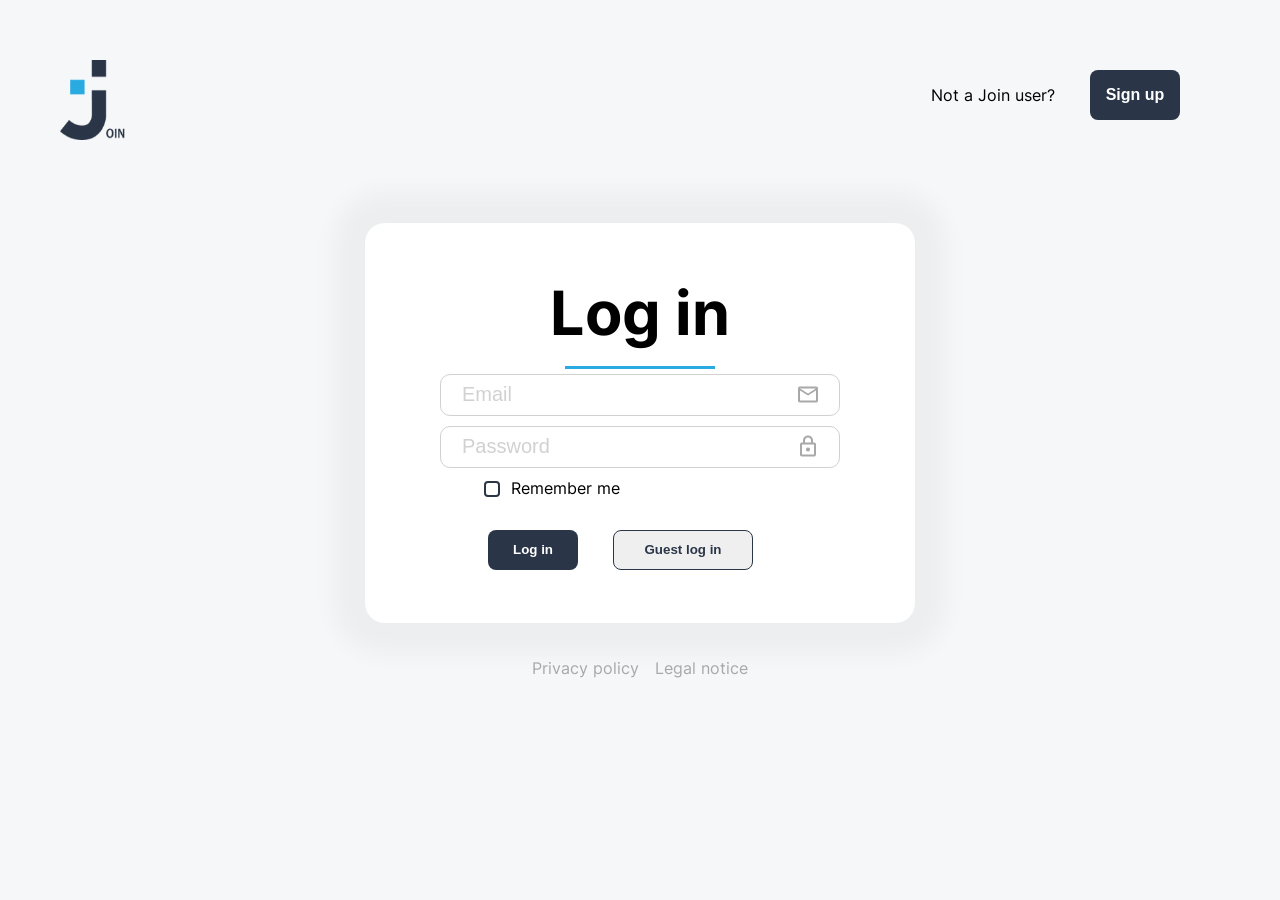
==== index.html @ f725e895 "Initial commit with fresh project" ====
<!DOCTYPE html>
<html lang="en">

<head>
    <meta charset="UTF-8">
    <meta name="viewport" content="width=device-width, initial-scale=1.0">
    <link rel="stylesheet" href="./CSS/style.css">
    <link rel="stylesheet" href="./CSS/keyframes.css">
    <link rel="stylesheet" href="./CSS/font.css">
    <link rel="stylesheet" href="./CSS/signupLoginResponsive.css">
    <title>Log in</title>
    <link rel="icon" type="image/x-icon" href="./img/Capa 2.png">
</head>

<body>
    <div id="wrongPasswordContainer" class="wrong-password-container d-none">
        <div id="wrongPassword" class="wrong-password">Wrong password! Try again.</div>
    </div>
    <img class="intro-img" src="./img/Capa 2.png">
    <div class="background-animation"></div>
    <img class="intro-img-responsive" src="./img/Capa2White.png">
    <div class="background">
        <form onsubmit="logIn(); return false" class="main-container">
            <div class="login-headline">Log in</div>
            <div class="blue-seperator"></div>
            <div class="data-container">
                <input id="loginEmail" placeholder="Email" required class="email-input" type="email">

                <div class="password-container">
                    <input id="loginPassword" placeholder="Password" required class="password-input" type="password">
                    <div class="toggle-password" onclick="togglePassword('loginPassword')"></div>
                </div>
                
                <div class="remember-container">
                    <input type="checkbox" id="rememberMeCheckbox" class="remember-me-checkbox">
                    <label for="rememberMeCheckbox" class="remember-text">Remember me</label>
                </div>
                <div class="login-buttons-container">
                    <button class="login-button pointer color-blue-button">Log in</button>
                    <button type="button" onclick="guestLogin()" class="guest-button pointer color-white-button">Guest
                        log in</button>
                </div>
            </div>
        </form>
        <div class="not-user-container">
            <div class="not-user-text">Not a Join user?</div>
            <a href="signup.html"><button class="sign-up-button pointer color-blue-button">Sign up</button></a>
        </div>
        <div class="legal-privacy-container">
            <a href="privacyPolicyExtern.html" class="privacy-policy-extern">Privacy policy</a>
            <a href="legalNoticeExtern.html" class="privacy-policy-extern">Legal notice</a>
        </div>
    </div>
</body>
<script src="./JS/storage.js"></script>
<script src="./JS/login.js"></script>

</html>
---- CSS/style.css ----
body {
    margin: 0;
    font-family: "Inter", sans-serif;
    height: 100vh;
}

.signup-successful-container,
.wrong-password-container {
    position: absolute;
    top: 0;
    right: 0;
    bottom: 0;
    left: 0;
    background-color: rgba(168, 168, 168, 0.5);
    display: flex;
    justify-content: center;
    align-items: center;
}

.succesfull-signup {
    display: flex;
    justify-content: center;
    align-items: center;
    color: white;
    font-size: 20px;
    background-color: rgba(42, 54, 71, 1);
    border-radius: 20px;
    height: 70px;
    width: 300px;
    transform: translateY(700%);
    transition: transform 1s ease-in-out;
}

.wrong-password {
    display: flex;
    justify-content: center;
    align-items: center;
    color: white;
    font-size: 20px;
    background-color: rgba(42, 54, 71, 1);
    border-radius: 20px;
    height: 70px;
    width: 300px;
}

.transform {
    transform: translateY(0%);
}

.d-none {
    display: none;
}

.intro-img {
    animation: moveUp ease-in-out 1500ms;
    animation-fill-mode: forwards;
    width: 100px;
    height: 130px;
    position: absolute;
    top: 40%;
    left: 47%;
    z-index: 10;
}

.intro-img-responsive {
    display: none;
    animation: moveUp ease-in-out 1500ms;
    animation-fill-mode: forwards;
    height: 130px;
    width: 100px;
    position: absolute;
    top: 40%;
    left: 47%;
    z-index: 10;
}

.join-icon-signup {
    position: absolute;
    width: 65px;
    height: 80px;
    top: 60px;
    left: 60px;
}

.background-animation {
    animation: backgroundAnimation ease-in-out 2000ms;
    animation-fill-mode: forwards;
    background-color: #F6F7F8;
    z-index: 5;
    position: absolute;
    top: 0;
    right: 0;
    bottom: 0;
    left: 0;
}

.background {
    position: fixed;
    top: 0;
    right: 0;
    bottom: 0;
    left: 0;
    background-color: #F6F7F8;
    display: flex;
    gap: 35px;
    flex-direction: column;
    justify-content: center;
    align-items: center;
}

.not-user-container {
    position: absolute;
    top: 70px;
    right: 100px;
    display: flex;
    align-items: center;
    gap: 35px;
}

.no-user-text {
    font-size: 20px;
    font-weight: 400;
}

.sign-up-button {
    width: 90px;
    height: 50px;
    Padding: 15px, 16px, 15px, 16px;
    background: rgba(42, 54, 71, 1);
    color: white;
    border-color: transparent;
    border-radius: 8px;
    font-size: 16px;
    font-weight: 700;

}

.main-container {
    background-color: white;
    width: 550px;
    height: 400px;
    display: flex;
    flex-direction: column;
    align-items: center;
    justify-content: center;
    border-radius: 20px;
    box-shadow: 0px 0px 25px 31px rgba(0, 0, 0, 0.04);
}

.main-container-signup {
    background-color: white;
    width: 500px;
    height: 500px;
    display: flex;
    flex-direction: column;
    align-items: center;
    justify-content: center;
    border-radius: 20px;
    box-shadow: 0px 0px 25px 31px rgba(0, 0, 0, 0.04);
}

.arrow-left-line {
    position: relative;
    top: 100px;
    right: 220px;
}

.arrow-left-line:hover {
    cursor: pointer;
}

.login-headline,
.signup-headline {
    height: 90px;
    font-weight: 700;
    font-size: 61px;
    align-items: center;
}

.blue-seperator {
    height: 3px;
    width: 150px;
    background-color: rgba(41, 171, 226, 1);
    margin-bottom: 5px;
}

.data-container {
    width: 400px;
    display: flex;
    flex-direction: column;
    gap: 10px;
}

.name-input {
    height: 16px;
    border: 1px solid rgba(209, 209, 209, 1);
    border-radius: 10px;
    outline: unset;
    Padding-top: 12px;
    padding-bottom: 12px;
    padding-left: 21px;
    padding-right: 21px;
    background-image: url('../img/person.png'); 
    background-repeat: no-repeat;
    background-position: 95%;
    font-weight: 400;
    font-size: 20px;
}

.email-input {
    height: 16px;
    border: 1px solid rgba(209, 209, 209, 1);
    border-radius: 10px;
    outline: unset;
    Padding-top: 12px;
    padding-bottom: 12px;
    padding-left: 21px;
    padding-right: 21px;
    background-image: url('../img/mail.png');
    background-repeat: no-repeat;
    background-position: 95%;
    font-weight: 400;
    font-size: 20px;
}

.password-input {
    height: 16px;
    border: 1px solid rgba(209, 209, 209, 1);
    border-radius: 10px;
    outline: unset;
    Padding-top: 12px;
    padding-bottom: 12px;
    padding-left: 21px;
    padding-right: 21px;
    background-repeat: no-repeat !important;
    background-position: 95% !important;
    font-weight: 400;
    font-size: 20px;
}

.password-container {
    position: relative;
    display: flex;
}

#loginPassword, #confirmedPassword, #password {
    width: 100%;
    height: 16px;
    border: 1px solid rgba(209, 209, 209, 1);
    border-radius: 10px;
    outline: unset;
    Padding-top: 12px;
    padding-bottom: 12px;
    padding-left: 21px;
    padding-right: 21px;
    background-repeat: no-repeat;
    background-position: 95%;
    font-weight: 400;
    font-size: 20px;
    background-image: url('../img/lock.png');
}

.toggle-password {
    position: absolute;
    top: 0;
    right: 10px;
    width: 30px;
    height: 100%;
    cursor: pointer;
    z-index: 2;
}

.toggle-password:hover {
    opacity: 0.7;
}

.phone-input {
    height: 16px;
    border: 1px solid rgba(209, 209, 209, 1);
    border-radius: 10px;
    outline: unset;
    Padding-top: 12px;
    padding-bottom: 12px;
    padding-left: 21px;
    padding-right: 21px;
    background-image: url('../img/call.png');
    background-repeat: no-repeat;
    background-position: 95%;
    font-weight: 400;
    font-size: 20px;
}

::placeholder {
    color: #D1D1D1;
}

.remember-container {
    display: flex;
    gap: 8px;
    padding-left: 40px;
    margin-bottom: 20px;
}

.accept-policy-container {
    display: flex;
    gap: 8px;
    margin-top: 20px;
    margin-bottom: 20px;
}

.accept-text {
    font-size: 16px;
    font-weight: 400;
    color: rgba(168, 168, 168, 1);
}

.accept-policy-checkbox,
.remember-me-checkbox {
    appearance: none;
    -webkit-appearance: none;
    -moz-appearance: none;
    width: 16px;
    height: 16px;
    background-color: white;
    border: 2px solid #2A3647;
    border-radius: 4px;
    cursor: pointer;
    position: relative;
    display: inline-block;
}

.accept-policy-checkbox:checked,
.remember-me-checkbox:checked {
    background-color: white;
    border: 2px solid #2A3647;
}

.accept-policy-checkbox:checked::after,
.remember-me-checkbox:checked::after {
    content: "";
    position: absolute;
    bottom: 2px;
    left: 4px;
    width: 6px;
    height: 16px;
    border: solid #2A3647;
    border-width: 0 2px 2px 0;
    transform: rotate(45deg);
}

.policy-link {
    color: #29ABE2;
    text-decoration: unset;
}

.remember-text {
    font-weight: 400;
    font-size: 16px;
    color: rgba(0, 0, 0, 1);
}

.login-buttons-container {
    display: flex;
    gap: 35px;
    padding-left: 48px;
}

.login-button {
    width: 90px;
    height: 40px;
    background: rgba(42, 54, 71, 1);
    color: white;
    font-weight: 700;
    font-weight: 20px;
    border-color: transparent;
    border-radius: 8px;
}

.guest-button {
    width: 140px;
    height: 40px;
    color: rgba(42, 54, 71, 1);
    font-weight: 700;
    font-weight: 20px;
    border: 1px solid rgba(42, 54, 71, 1);
    border-radius: 8px;
}

.help-bottom {
    font-size: 27px;
    font-weight: 700;
    padding: 32px 0 24px 0;
}

.legal-privacy-container {
    display: flex;
    gap: 16px;
}

.privacy-policy-extern {
    text-decoration: unset;
    color: #A8A8A8;
}

.privacy-policy-extern:hover {
    color: #29ABE2;
}

.pointer {
    cursor: pointer;
}

.color-blue-button:hover {
    background-color: #29ABE2;
    box-shadow: 0px 4px 4px 0px rgba(0, 0, 0, 0.2);
}

.color-white-button:hover {
    border-color: #29ABE2;
    box-shadow: 0px 4px 4px 0px rgba(0, 0, 0, 0.2);
}

.correct-incorrect {
    font-size: 12px;
}
---- CSS/keyframes.css ----
@keyframes moveUp {
    100% {
        display: unset;
        position: absolute;
        width: 65px;
        height: 80px;
        top: 60px;
        left: 60px;
    }
}

@keyframes backgroundAnimation {
    100% {
        background-color: transparent;
        display: none;
    }
}

@keyframes moveUpResponsiveBlue {
    100% {
        display: unset;
        position: absolute;
        width: 65px;
        height: 80px;
        top: 20px;
        left: 20px;
        opacity: 1;
    }
}

@keyframes moveUpResponsiveWhite {
    100% {
        position: absolute;
        width: 65px;
        height: 80px;
        top: 20px;
        left: 20px;
        opacity: 0;
    }
}

@keyframes backgroundAnimationResponsive {
    100% {
        background-color: transparent;
        display: none;
    }
}
---- CSS/font.css ----
/* inter-100 - latin */
@font-face {
    font-display: swap;
    /* Check https://developer.mozilla.org/en-US/docs/Web/CSS/@font-face/font-display for other options. */
    font-family: 'Inter';
    font-style: normal;
    font-weight: 100;
    src: url('./fonts/inter-v13-latin-100.woff2') format('woff2');
    /* Chrome 36+, Opera 23+, Firefox 39+, Safari 12+, iOS 10+ */
}

/* inter-200 - latin */
@font-face {
    font-display: swap;
    /* Check https://developer.mozilla.org/en-US/docs/Web/CSS/@font-face/font-display for other options. */
    font-family: 'Inter';
    font-style: normal;
    font-weight: 200;
    src: url('./fonts/inter-v13-latin-200.woff2') format('woff2');
    /* Chrome 36+, Opera 23+, Firefox 39+, Safari 12+, iOS 10+ */
}

/* inter-300 - latin */
@font-face {
    font-display: swap;
    /* Check https://developer.mozilla.org/en-US/docs/Web/CSS/@font-face/font-display for other options. */
    font-family: 'Inter';
    font-style: normal;
    font-weight: 300;
    src: url('./fonts/inter-v13-latin-300.woff2') format('woff2');
    /* Chrome 36+, Opera 23+, Firefox 39+, Safari 12+, iOS 10+ */
}

/* inter-regular - latin */
@font-face {
    font-display: swap;
    /* Check https://developer.mozilla.org/en-US/docs/Web/CSS/@font-face/font-display for other options. */
    font-family: 'Inter';
    font-style: normal;
    font-weight: 400;
    src: url('./fonts/inter-v13-latin-regular.woff2') format('woff2');
    /* Chrome 36+, Opera 23+, Firefox 39+, Safari 12+, iOS 10+ */
}

/* inter-500 - latin */
@font-face {
    font-display: swap;
    /* Check https://developer.mozilla.org/en-US/docs/Web/CSS/@font-face/font-display for other options. */
    font-family: 'Inter';
    font-style: normal;
    font-weight: 500;
    src: url('./fonts/inter-v13-latin-500.woff2') format('woff2');
    /* Chrome 36+, Opera 23+, Firefox 39+, Safari 12+, iOS 10+ */
}

/* inter-600 - latin */
@font-face {
    font-display: swap;
    /* Check https://developer.mozilla.org/en-US/docs/Web/CSS/@font-face/font-display for other options. */
    font-family: 'Inter';
    font-style: normal;
    font-weight: 600;
    src: url('./fonts/inter-v13-latin-600.woff2') format('woff2');
    /* Chrome 36+, Opera 23+, Firefox 39+, Safari 12+, iOS 10+ */
}

/* inter-700 - latin */
@font-face {
    font-display: swap;
    /* Check https://developer.mozilla.org/en-US/docs/Web/CSS/@font-face/font-display for other options. */
    font-family: 'Inter';
    font-style: normal;
    font-weight: 700;
    src: url('./fonts/inter-v13-latin-700.woff2') format('woff2');
    /* Chrome 36+, Opera 23+, Firefox 39+, Safari 12+, iOS 10+ */
}

/* inter-800 - latin */
@font-face {
    font-display: swap;
    /* Check https://developer.mozilla.org/en-US/docs/Web/CSS/@font-face/font-display for other options. */
    font-family: 'Inter';
    font-style: normal;
    font-weight: 800;
    src: url('./fonts/inter-v13-latin-800.woff2') format('woff2');
    /* Chrome 36+, Opera 23+, Firefox 39+, Safari 12+, iOS 10+ */
}

/* inter-900 - latin */
@font-face {
    font-display: swap;
    /* Check https://developer.mozilla.org/en-US/docs/Web/CSS/@font-face/font-display for other options. */
    font-family: 'Inter';
    font-style: normal;
    font-weight: 900;
    src: url('./fonts/inter-v13-latin-900.woff2') format('woff2');
    /* Chrome 36+, Opera 23+, Firefox 39+, Safari 12+, iOS 10+ */
}
---- CSS/signupLoginResponsive.css ----
@media (max-width: 900px) {
    body {
        flex-direction: column-reverse;
    }

    .login-headline {
        height: 60px;
        font-size: 48px;
    }

    .blue-seperator {
        width: 80px;
    }

    .main-container {
        width: 310px;
        margin-top: 100px;
    }

    .data-container {
        width: 310px;
        display: flex;
        justify-content: center;
        align-items: center;
    }

    .email-input {
        width: 250px;
        background-position: 250px;
    }

    .password-input {
        width: 250px;
        background-position: 250px;
    }

    .remember-container {
        padding-left: unset;
        margin-bottom: unset;
        padding-right: 130px;
    }

    .login-buttons-container {
        flex-direction: column;
        gap: 21px;
        padding-left: unset;
    }

    .login-button {
        width: 140px;
    }

    .main-container-signup {
        width: 310px;
    }

    .arrow-left-line {
        right: 130px;
        top: 120px;
    }

    .signup-headline {
        height: 60px;
        font-size: 48px;
    }
}

@media (max-width: 600px) {
    .not-user-container {
        position: unset;
    }

    .legal-container {
        margin-bottom: 14px;
    }

    .main-container-signup {
        margin-top: 80px;
    }

    .arrow-left-line {
        right: 130px;
        top: 160px;
    }

    .intro-img {
        animation: moveUpResponsiveBlue ease-in-out 1500ms;
        animation-fill-mode: forwards;
    }

    .intro-img-responsive {
        animation: moveUpResponsiveWhite ease-in-out 1500ms;
        animation-fill-mode: forwards;
        display: unset;
    }

    .background-animation {
        animation: backgroundAnimationResponsive ease-in-out 2000ms;
        animation-fill-mode: forwards;
        background-color: #2A3647;
        height: 100vh;
    }

    .main-container-signup {
        margin-top: 50px;
    }

    .join-icon-signup {
        top: 20px;
        left: 20px;
    }
}
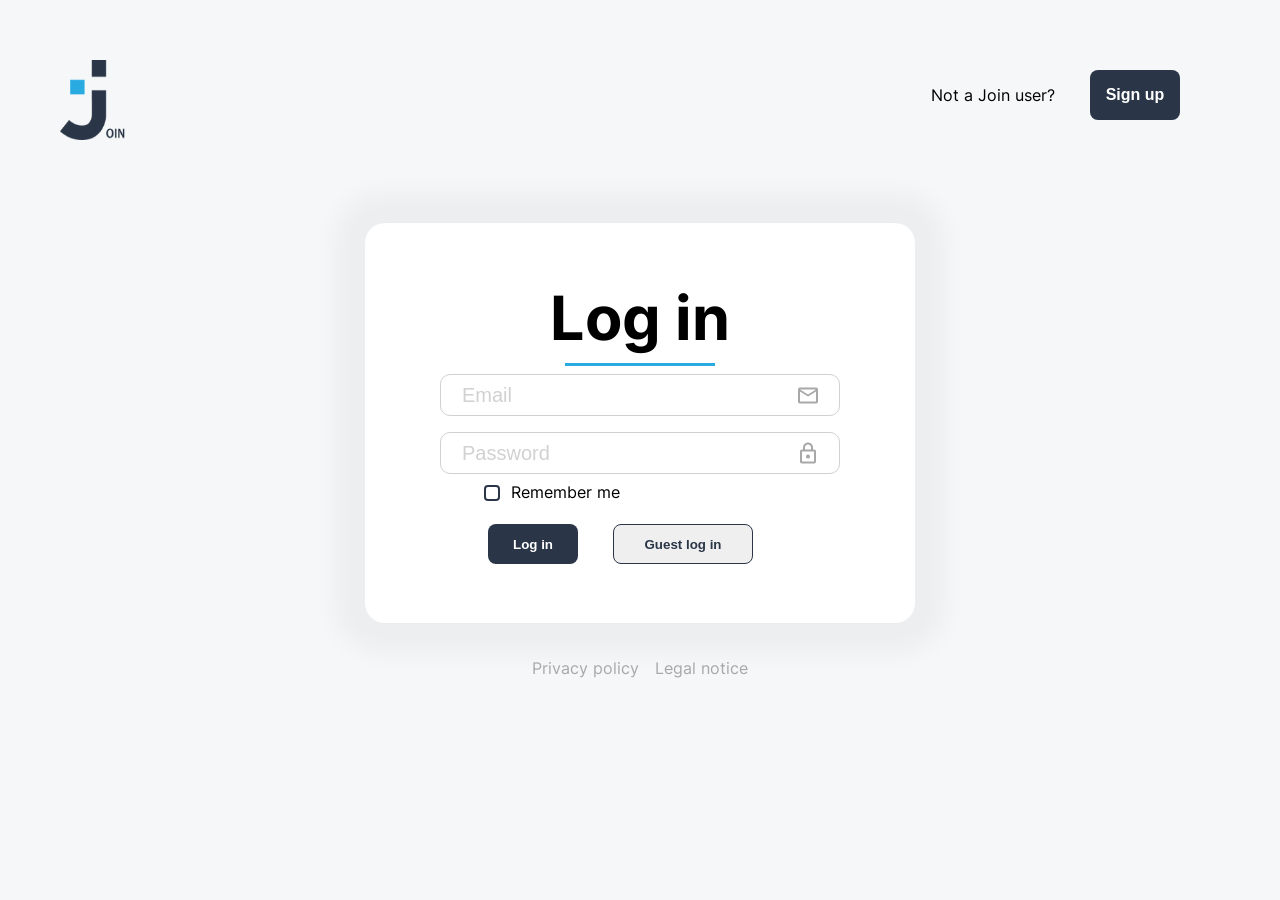
==== commit 54c101cf: "signup html and css touch up" ====
--- a/index.html
+++ b/index.html
@@ -19,18 +19,16 @@
     <img class="intro-img" src="./img/Capa 2.png">
     <div class="background-animation"></div>
     <img class="intro-img-responsive" src="./img/Capa2White.png">
-    <div class="background">
+    <main class="background">
         <form onsubmit="logIn(); return false" class="main-container">
             <div class="login-headline">Log in</div>
             <div class="blue-seperator"></div>
-            <div class="data-container">
-                <input id="loginEmail" placeholder="Email" required class="email-input" type="email">
-
+            <section class="data-container">
+                <input id="loginEmail" placeholder="Email" required class="email-input margin-input" type="email">
                 <div class="password-container">
-                    <input id="loginPassword" placeholder="Password" required class="password-input" type="password">
+                    <input id="loginPassword" placeholder="Password" required class="password-input margin-input" type="password">
                     <div class="toggle-password" onclick="togglePassword('loginPassword')"></div>
                 </div>
-                
                 <div class="remember-container">
                     <input type="checkbox" id="rememberMeCheckbox" class="remember-me-checkbox">
                     <label for="rememberMeCheckbox" class="remember-text">Remember me</label>
@@ -40,17 +38,17 @@
                     <button type="button" onclick="guestLogin()" class="guest-button pointer color-white-button">Guest
                         log in</button>
                 </div>
-            </div>
+            </section>
         </form>
-        <div class="not-user-container">
+        <section class="not-user-container">
             <div class="not-user-text">Not a Join user?</div>
             <a href="signup.html"><button class="sign-up-button pointer color-blue-button">Sign up</button></a>
-        </div>
-        <div class="legal-privacy-container">
+        </section>
+        <section class="legal-privacy-container">
             <a href="privacyPolicyExtern.html" class="privacy-policy-extern">Privacy policy</a>
             <a href="legalNoticeExtern.html" class="privacy-policy-extern">Legal notice</a>
-        </div>
-    </div>
+        </section>
+    </main>
 </body>
 <script src="./JS/storage.js"></script>
 <script src="./JS/login.js"></script>
--- a/CSS/style.css
+++ b/CSS/style.css
@@ -149,8 +149,8 @@
 
 .main-container-signup {
     background-color: white;
-    width: 500px;
-    height: 500px;
+    width: 600px;
+    height: 632px;
     display: flex;
     flex-direction: column;
     align-items: center;
@@ -159,36 +159,58 @@
     box-shadow: 0px 0px 25px 31px rgba(0, 0, 0, 0.04);
 }
 
-.arrow-left-line {
-    position: relative;
-    top: 100px;
-    right: 220px;
-}
 
 .arrow-left-line:hover {
     cursor: pointer;
 }
 
+.header {
+    display: flex;
+    align-items: center;
+    position: relative;
+    width: 100%; 
+    margin-bottom: 32px;
+}
+
+.aot {
+    position: absolute;
+    left: 50%;
+    transform: translateX(-50%);
+    width: 70%;
+}
+
+.text-container {
+    display: flex;
+    flex-direction: column;
+    justify-content: center;
+    align-items: center;
+}
+
+.arrowcontainer {
+    margin-left: 32px;
+}
+
 .login-headline,
 .signup-headline {
-    height: 90px;
     font-weight: 700;
     font-size: 61px;
-    align-items: center;
+    margin-bottom: 8px;
 }
 
 .blue-seperator {
     height: 3px;
     width: 150px;
     background-color: rgba(41, 171, 226, 1);
-    margin-bottom: 5px;
 }
 
 .data-container {
     width: 400px;
     display: flex;
     flex-direction: column;
-    gap: 10px;
+}
+
+.margin-input {
+    margin: 8px 0;
 }
 
 .name-input {
@@ -421,5 +443,13 @@
 }
 
 .correct-incorrect {
-    font-size: 12px;
+    font-size: 14px;
+    height: 16px;
+    display: flex;
+    align-items: center;
+    justify-content: center;
+}
+
+fieldset {
+    border: none;
 }
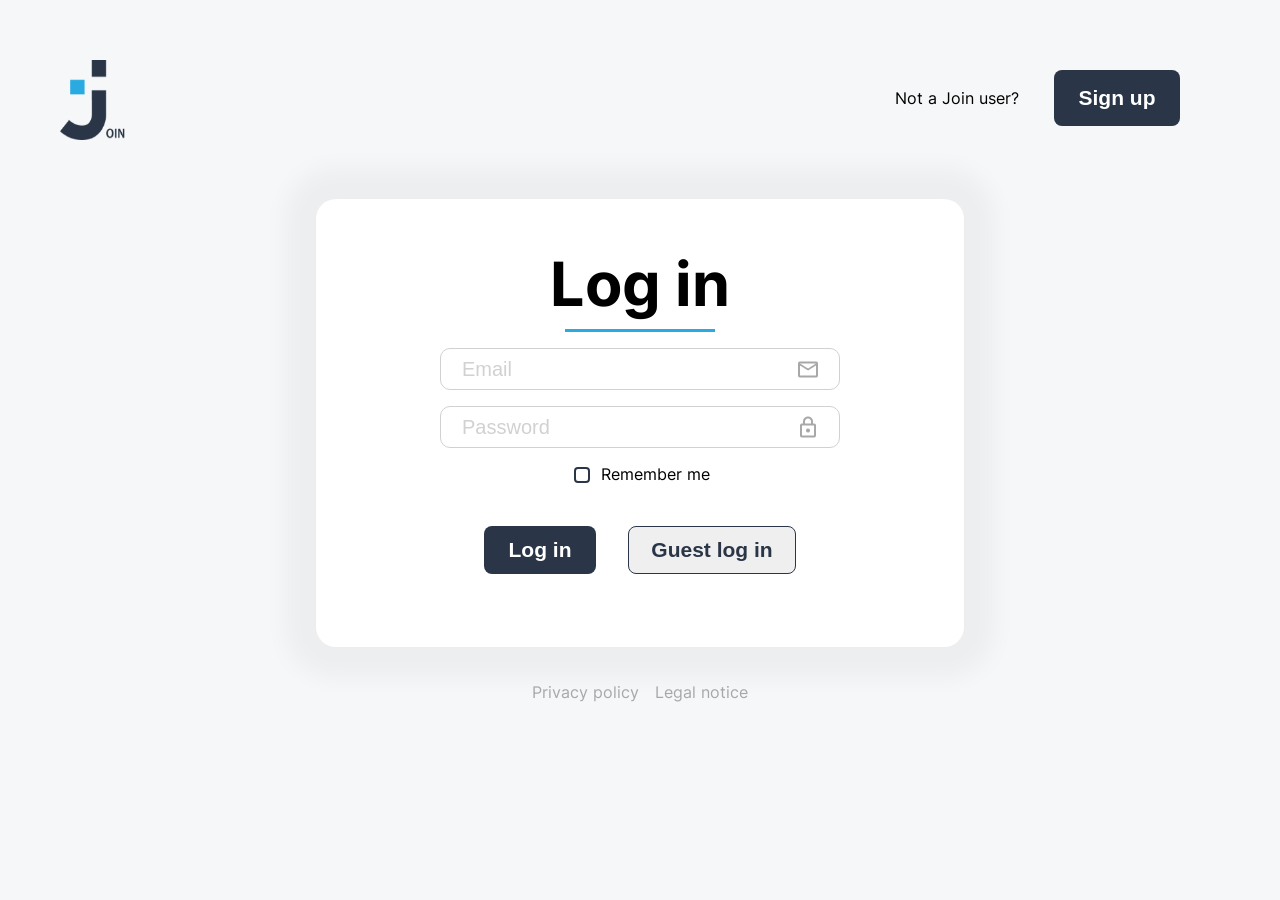
==== commit efdad155: "signup and login in adjusments" ====
--- a/index.html
+++ b/index.html
@@ -20,29 +20,30 @@
     <div class="background-animation"></div>
     <img class="intro-img-responsive" src="./img/Capa2White.png">
     <main class="background">
-        <form onsubmit="logIn(); return false" class="main-container">
+        <form onsubmit="logIn(); return false" novalidate class="main-container">
             <div class="login-headline">Log in</div>
             <div class="blue-seperator"></div>
             <section class="data-container">
                 <input id="loginEmail" placeholder="Email" required class="email-input margin-input" type="email">
                 <div class="password-container">
-                    <input id="loginPassword" placeholder="Password" required class="password-input margin-input" type="password">
+                    <input id="loginPassword" placeholder="Password" required class="password-input margin-input margin-8" type="password">
                     <div class="toggle-password" onclick="togglePassword('loginPassword')"></div>
                 </div>
                 <div class="remember-container">
                     <input type="checkbox" id="rememberMeCheckbox" class="remember-me-checkbox">
                     <label for="rememberMeCheckbox" class="remember-text">Remember me</label>
                 </div>
+                <div id="loginErrorMsg" class="error-message" style="color: red;"></div>
                 <div class="login-buttons-container">
-                    <button class="login-button pointer color-blue-button">Log in</button>
-                    <button type="button" onclick="guestLogin()" class="guest-button pointer color-white-button">Guest
-                        log in</button>
+                    <button class="login-button pointer color-blue-button font-size-21">Log in</button>
+                    <button type="button" onclick="guestLogin()" class="guest-button pointer color-white-button font-size-21">Guest log in</button>
+                </div>
                 </div>
             </section>
         </form>
         <section class="not-user-container">
             <div class="not-user-text">Not a Join user?</div>
-            <a href="signup.html"><button class="sign-up-button pointer color-blue-button">Sign up</button></a>
+            <a href="signup.html"><button class="sign-up-button pointer color-blue-button font-size-21">Sign up</button></a>
         </section>
         <section class="legal-privacy-container">
             <a href="privacyPolicyExtern.html" class="privacy-policy-extern">Privacy policy</a>
--- a/CSS/style.css
+++ b/CSS/style.css
@@ -123,9 +123,8 @@
 }
 
 .sign-up-button {
-    width: 90px;
-    height: 50px;
-    Padding: 15px, 16px, 15px, 16px;
+    width: 126px;
+    height: 56px;
     background: rgba(42, 54, 71, 1);
     color: white;
     border-color: transparent;
@@ -137,8 +136,8 @@
 
 .main-container {
     background-color: white;
-    width: 550px;
-    height: 400px;
+    width: 648px;
+    height: 448px;
     display: flex;
     flex-direction: column;
     align-items: center;
@@ -169,10 +168,10 @@
     align-items: center;
     position: relative;
     width: 100%; 
-    margin-bottom: 32px;
-}
-
-.aot {
+    margin-bottom: 48px;
+}
+
+.aot-signup-container {
     position: absolute;
     left: 50%;
     transform: translateX(-50%);
@@ -207,6 +206,7 @@
     width: 400px;
     display: flex;
     flex-direction: column;
+    margin: 8px 0px;
 }
 
 .margin-input {
@@ -243,6 +243,7 @@
     background-position: 95%;
     font-weight: 400;
     font-size: 20px;
+    margin: 8px 0px;
 }
 
 .password-input {
@@ -280,6 +281,10 @@
     font-weight: 400;
     font-size: 20px;
     background-image: url('../img/lock.png');
+}
+
+.margin-8 {
+    margin: 8px 0px;
 }
 
 .toggle-password {
@@ -318,16 +323,24 @@
 
 .remember-container {
     display: flex;
+    justify-content: center;
     gap: 8px;
-    padding-left: 40px;
-    margin-bottom: 20px;
+    margin: 8px 0px;
 }
 
 .accept-policy-container {
-    display: flex;
+    width: 100%;
+    display: flex;
+    align-items: center;
+    justify-content: center;
+    flex-direction: column;
+    margin: 16px 0px;
+}
+
+.accept-container {
+    display: flex;
+    align-items: center;
     gap: 8px;
-    margin-top: 20px;
-    margin-bottom: 20px;
 }
 
 .accept-text {
@@ -383,29 +396,32 @@
 
 .login-buttons-container {
     display: flex;
-    gap: 35px;
-    padding-left: 48px;
+    justify-content: center;
+    gap: 32px;
+    margin: 16px 0px;
 }
 
 .login-button {
-    width: 90px;
-    height: 40px;
+    width: 112px;
+    height: 48px;
     background: rgba(42, 54, 71, 1);
     color: white;
     font-weight: 700;
-    font-weight: 20px;
     border-color: transparent;
     border-radius: 8px;
 }
 
 .guest-button {
-    width: 140px;
-    height: 40px;
+    width: 168px;
+    height: 48px;
     color: rgba(42, 54, 71, 1);
     font-weight: 700;
-    font-weight: 20px;
     border: 1px solid rgba(42, 54, 71, 1);
     border-radius: 8px;
+}
+
+.font-size-21 {
+    font-size: 21px;
 }
 
 .help-bottom {
@@ -452,4 +468,30 @@
 
 fieldset {
     border: none;
+}
+
+.error-message {
+    font-size: 14px;
+    height: 16px;
+    display: flex;
+    justify-content: center;
+}
+
+@media (max-width: 680px) {
+    .background {
+        position: static;
+        height: 960px;
+    }
+}
+
+@media (max-height: 601px) {
+    .not-user-container {
+        top: 16px;
+    }
+    .main-container {
+        height: 360px;
+    }
+    .background {
+        gap: 24px;
+    }
 }
--- a/CSS/signupLoginResponsive.css
+++ b/CSS/signupLoginResponsive.css
@@ -37,17 +37,12 @@
     .remember-container {
         padding-left: unset;
         margin-bottom: unset;
-        padding-right: 130px;
     }
 
     .login-buttons-container {
         flex-direction: column;
         gap: 21px;
         padding-left: unset;
-    }
-
-    .login-button {
-        width: 140px;
     }
 
     .main-container-signup {
@@ -62,6 +57,22 @@
     .signup-headline {
         height: 60px;
         font-size: 48px;
+    }
+
+    .font-size-21 {
+        font-size: 16px;
+    }
+    .login-button {
+        width: 168px;
+    }
+}
+
+@media (max-width: 680px) {
+    .background-animation {
+        animation: backgroundAnimationResponsive ease-in-out 2000ms;
+        animation-fill-mode: forwards;
+        background-color: #2A3647;
+        height: 960px;
     }
 }
 
@@ -94,13 +105,6 @@
         display: unset;
     }
 
-    .background-animation {
-        animation: backgroundAnimationResponsive ease-in-out 2000ms;
-        animation-fill-mode: forwards;
-        background-color: #2A3647;
-        height: 100vh;
-    }
-
     .main-container-signup {
         margin-top: 50px;
     }
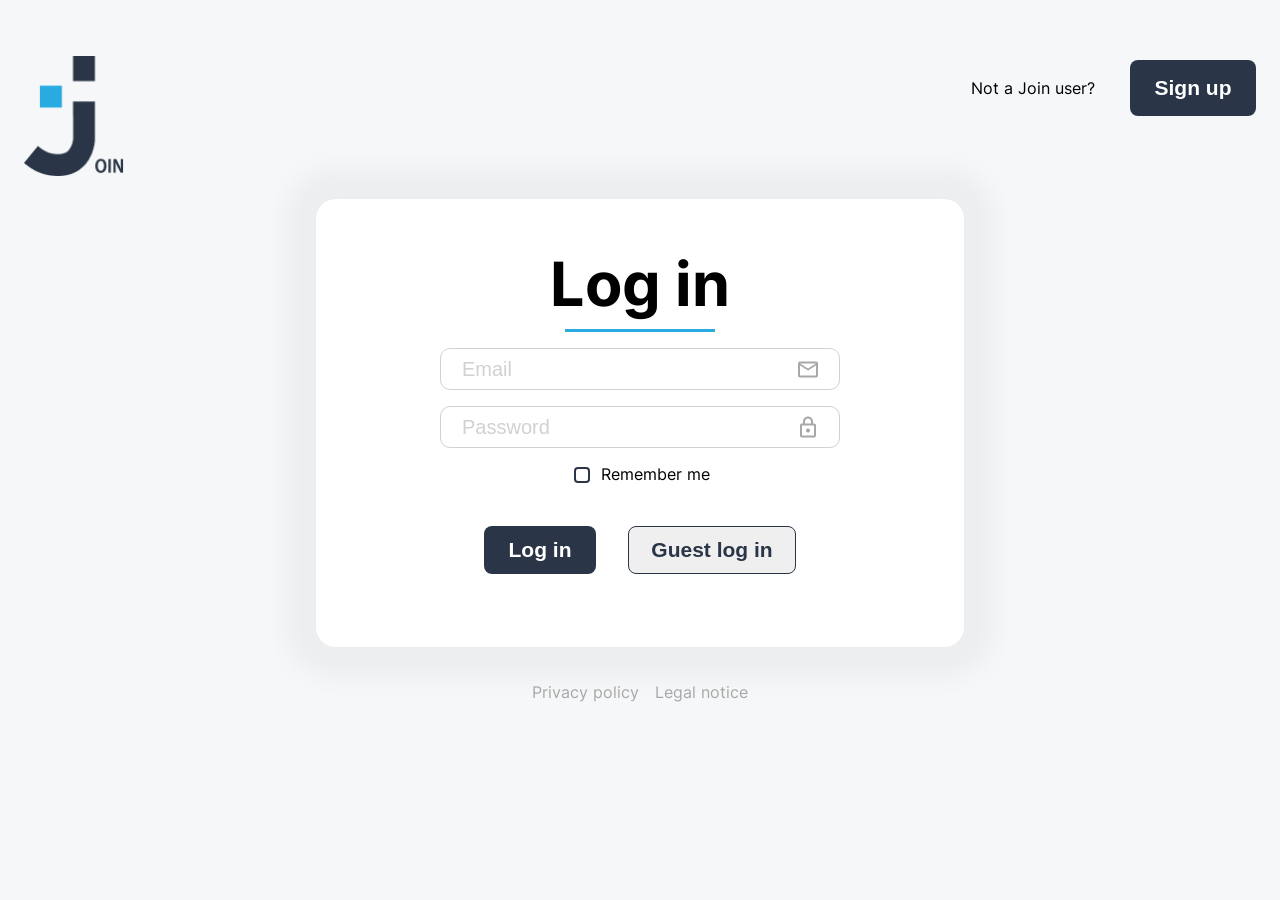
==== commit c60ccd28: "smaller fixes for IHK certificated" ====
--- a/index.html
+++ b/index.html
@@ -13,10 +13,17 @@
 </head>
 
 <body>
+    <header class="header-login">
+        <img class="intro-img logo-desktop" src="./img/Capa 2.png">
+        <div class="not-user-container-desktop">
+            <div class="not-user-text">Not a Join user?</div>
+            <a href="signup.html"><button class="sign-up-button pointer color-blue-button font-size-21">Sign up</button></a>
+        </div>
+    </header>
     <div id="wrongPasswordContainer" class="wrong-password-container d-none">
         <div id="wrongPassword" class="wrong-password">Wrong password! Try again.</div>
     </div>
-    <img class="intro-img" src="./img/Capa 2.png">
+    <img class="intro-img-phone" src="./img/Capa 2.png">
     <div class="background-animation"></div>
     <img class="intro-img-responsive" src="./img/Capa2White.png">
     <main class="background">
@@ -41,7 +48,7 @@
                 </div>
             </section>
         </form>
-        <section class="not-user-container">
+        <section class="not-user-container not-user-container-phone">
             <div class="not-user-text">Not a Join user?</div>
             <a href="signup.html"><button class="sign-up-button pointer color-blue-button font-size-21">Sign up</button></a>
         </section>
--- a/CSS/style.css
+++ b/CSS/style.css
@@ -2,6 +2,7 @@
     margin: 0;
     font-family: "Inter", sans-serif;
     height: 100vh;
+    background-color: rgb(245, 246, 247);
 }
 
 .signup-successful-container,
@@ -49,29 +50,6 @@
 
 .d-none {
     display: none;
-}
-
-.intro-img {
-    animation: moveUp ease-in-out 1500ms;
-    animation-fill-mode: forwards;
-    width: 100px;
-    height: 130px;
-    position: absolute;
-    top: 40%;
-    left: 47%;
-    z-index: 10;
-}
-
-.intro-img-responsive {
-    display: none;
-    animation: moveUp ease-in-out 1500ms;
-    animation-fill-mode: forwards;
-    height: 130px;
-    width: 100px;
-    position: absolute;
-    top: 40%;
-    left: 47%;
-    z-index: 10;
 }
 
 .join-icon-signup {
@@ -106,15 +84,6 @@
     flex-direction: column;
     justify-content: center;
     align-items: center;
-}
-
-.not-user-container {
-    position: absolute;
-    top: 70px;
-    right: 100px;
-    display: flex;
-    align-items: center;
-    gap: 35px;
 }
 
 .no-user-text {
@@ -243,7 +212,6 @@
     background-position: 95%;
     font-weight: 400;
     font-size: 20px;
-    margin: 8px 0px;
 }
 
 .password-input {
@@ -477,6 +445,130 @@
     justify-content: center;
 }
 
+.header-login {
+    display: flex;
+    justify-content: flex-end;
+    align-items: flex-start;
+
+    width: 100%;
+    max-width: 1400px;
+
+    padding: 60px 24px;
+    margin: 0 auto;
+
+    box-sizing: border-box;
+}
+
+.not-user-container {
+    top: 70px;
+    right: 100px;
+    display: flex;
+    align-items: center;
+    gap: 35px;
+}
+
+.not-user-container-phone {
+    display: none;
+}
+
+.not-user-container-desktop {
+    display: flex;
+    align-items: center;
+    gap: 35px;
+
+    z-index: 50;
+}
+
+.intro-img {
+    width: 100px;
+    height: 120px;
+    position: fixed;
+    z-index: 100;
+    top: 50%;
+    left: 50%;
+    transform: translate(-50%, -50%) scale(1.8);
+    animation: introAnimation 2s ease-in-out forwards;
+}
+
+.intro-img-responsive {
+    display: none;
+    animation: moveUp 1500ms ease-in-out 900ms forwards;
+    animation-fill-mode: forwards;
+    height: 130px;
+    width: 100px;
+    position: absolute;
+    top: 40%;
+    left: 47%;
+    z-index: 10;
+}
+
+.intro-img-phone {
+    animation: fadeIn 400ms ease-in-out 600ms forwards;
+    opacity: 0;
+}
+
+@keyframes fadeIn {
+    to {
+        opacity: 1;
+    }
+}
+
+@keyframes introAnimation {
+    0% {
+        top: 50%;
+        left: 50%;
+        transform: translate(-50%, -50%) scale(1.8);
+    }
+    100% {
+        top: 56px;
+        left: calc((100vw - min(1400px, 100vw)) / 2 + 24px);
+        transform: translate(0, 0) scale(1);
+    }
+}
+
+.intro-img-phone {
+    display: none;
+}
+
+@media (max-width: 1401px) {
+    .header-login {
+        width: 100%;
+    }
+}
+
+@media (max-width: 600px) {
+    .not-user-container-phone {
+        display: block;
+    }
+    .not-user-container-desktop {
+        display: none;
+    }
+
+    .logo-desktop {
+        display: none;
+    }
+
+    .intro-img-phone {
+        display: block;
+        position: absolute;
+        top: 16px;
+        left: 16px;
+        width: 64px;
+        height: 80px;
+    }
+
+    .intro-img {
+        animation: moveUp ease-in-out 1500ms;
+        animation-fill-mode: forwards;
+        width: 100px;
+        height: 130px;
+        position: absolute;
+        top: 40%;
+        left: 47%;
+        z-index: 10;
+    }
+}
+
 @media (max-width: 680px) {
     .background {
         position: static;
--- a/CSS/signupLoginResponsive.css
+++ b/CSS/signupLoginResponsive.css
@@ -113,4 +113,8 @@
         top: 20px;
         left: 20px;
     }
+
+    .signup-successful-container {
+        height: 150%;
+    }
 }
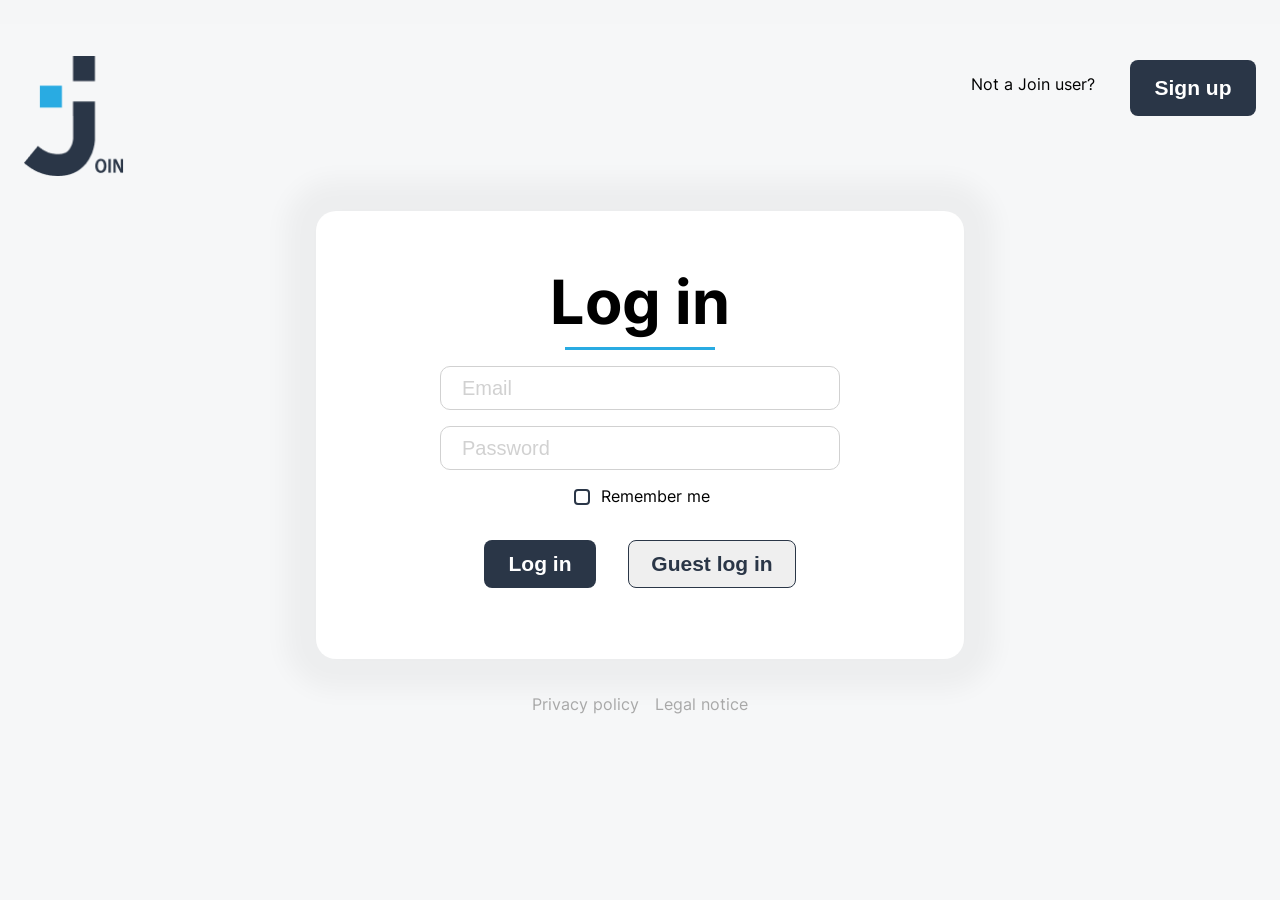
==== commit 673bec41: "UI fixes input fields Login, signup and contacts" ====
--- a/index.html
+++ b/index.html
@@ -32,7 +32,7 @@
             <div class="blue-seperator"></div>
             <section class="data-container">
                 <input id="loginEmail" placeholder="Email" required class="email-input margin-input" type="email">
-                <div class="password-container">
+                <div class="password-container width-login-password">
                     <input id="loginPassword" placeholder="Password" required class="password-input margin-input margin-8" type="password">
                     <div class="toggle-password" onclick="togglePassword('loginPassword')"></div>
                 </div>
--- a/CSS/style.css
+++ b/CSS/style.css
@@ -74,7 +74,7 @@
 
 .background {
     position: fixed;
-    top: 0;
+    top: 24px;
     right: 0;
     bottom: 0;
     left: 0;
@@ -100,7 +100,13 @@
     border-radius: 8px;
     font-size: 16px;
     font-weight: 700;
-
+}
+
+.sign-up-button:disabled {
+    background: #c4c4c4;
+    color: #6f6f6f;
+    cursor: not-allowed;
+    opacity: 0.7;
 }
 
 .main-container {
@@ -172,7 +178,8 @@
 }
 
 .data-container {
-    width: 400px;
+    width: min(100%, 400px);
+    max-width: 400px;
     display: flex;
     flex-direction: column;
     margin: 8px 0px;
@@ -183,46 +190,70 @@
 }
 
 .name-input {
+    width: 100%;
+    box-sizing: border-box;
     height: 16px;
     border: 1px solid rgba(209, 209, 209, 1);
     border-radius: 10px;
     outline: unset;
-    Padding-top: 12px;
-    padding-bottom: 12px;
+    Padding-top: 21px;
+    padding-bottom: 21px;
     padding-left: 21px;
-    padding-right: 21px;
-    background-image: url('../img/person.png'); 
-    background-repeat: no-repeat;
+    padding-right: 48px;
     background-position: 95%;
     font-weight: 400;
     font-size: 20px;
 }
 
+.name-container-signup {
+    display: flex;
+    flex-direction: column;
+    width: 100%;
+}
+
+.input-with-icon {
+    position: relative;
+    width: 100%;
+}
+
+.signup-icon-setup {
+    position: absolute;
+    top: 50%;
+    right: 16px;
+    transform: translateY(-50%);
+    width: 24px;
+    height: 24px;
+    pointer-events: none;
+    z-index: 1;
+}
+
 .email-input {
+    width: 100%;
+    box-sizing: border-box;
     height: 16px;
     border: 1px solid rgba(209, 209, 209, 1);
     border-radius: 10px;
     outline: unset;
-    Padding-top: 12px;
-    padding-bottom: 12px;
+    Padding-top: 21px;
+    padding-bottom: 21px;
     padding-left: 21px;
-    padding-right: 21px;
-    background-image: url('../img/mail.png');
-    background-repeat: no-repeat;
+    padding-right: 48px;
     background-position: 95%;
     font-weight: 400;
     font-size: 20px;
 }
 
 .password-input {
+    width: 100%;
+    box-sizing: border-box;
     height: 16px;
     border: 1px solid rgba(209, 209, 209, 1);
     border-radius: 10px;
     outline: unset;
-    Padding-top: 12px;
-    padding-bottom: 12px;
+    Padding-top: 21px;
+    padding-bottom: 21px;
     padding-left: 21px;
-    padding-right: 21px;
+    padding-right: 80px;
     background-repeat: no-repeat !important;
     background-position: 95% !important;
     font-weight: 400;
@@ -232,6 +263,7 @@
 .password-container {
     position: relative;
     display: flex;
+    width: 100%;
 }
 
 #loginPassword, #confirmedPassword, #password {
@@ -240,27 +272,34 @@
     border: 1px solid rgba(209, 209, 209, 1);
     border-radius: 10px;
     outline: unset;
-    Padding-top: 12px;
-    padding-bottom: 12px;
+    Padding-top: 21px;
+    padding-bottom: 21px;
     padding-left: 21px;
-    padding-right: 21px;
-    background-repeat: no-repeat;
-    background-position: 95%;
-    font-weight: 400;
-    font-size: 20px;
-    background-image: url('../img/lock.png');
+    padding-right: 80px;
+
+    font-weight: 400;
+    font-size: 20px;
 }
 
 .margin-8 {
     margin: 8px 0px;
 }
 
+input[type="password"]::-ms-reveal,
+input[type="password"]::-ms-clear,
+input[type="password"]::-webkit-credentials-auto-fill-button {
+    display: none !important;
+    visibility: hidden;
+    pointer-events: none;
+}
+
 .toggle-password {
     position: absolute;
-    top: 0;
-    right: 10px;
-    width: 30px;
-    height: 100%;
+    top: 50%;
+    right: 12px;
+    width: 24px;
+    height: 24px;
+    transform: translateY(-50%);
     cursor: pointer;
     z-index: 2;
 }
@@ -270,16 +309,32 @@
 }
 
 .phone-input {
+    width: 100%;
+    box-sizing: border-box;
     height: 16px;
     border: 1px solid rgba(209, 209, 209, 1);
     border-radius: 10px;
     outline: unset;
-    Padding-top: 12px;
-    padding-bottom: 12px;
+    Padding-top: 21px;
+    padding-bottom: 21px;
     padding-left: 21px;
-    padding-right: 21px;
-    background-image: url('../img/call.png');
-    background-repeat: no-repeat;
+    padding-right: 48px;
+    background-position: 95%;
+    font-weight: 400;
+    font-size: 20px;
+}
+
+.email-input {
+    width: 100%;
+    box-sizing: border-box;
+    height: 16px;
+    border: 1px solid rgba(209, 209, 209, 1);
+    border-radius: 10px;
+    outline: unset;
+    Padding-top: 21px;
+    padding-bottom: 21px;
+    padding-left: 21px;
+    padding-right: 48px;
     background-position: 95%;
     font-weight: 400;
     font-size: 20px;
@@ -309,6 +364,7 @@
     display: flex;
     align-items: center;
     gap: 8px;
+    margin-bottom: 8px;
 }
 
 .accept-text {
@@ -366,7 +422,7 @@
     display: flex;
     justify-content: center;
     gap: 32px;
-    margin: 16px 0px;
+    margin: 8px 0px;
 }
 
 .login-button {
@@ -421,6 +477,14 @@
     box-shadow: 0px 4px 4px 0px rgba(0, 0, 0, 0.2);
 }
 
+.color-blue-button:disabled,
+.color-blue-button:disabled:hover {
+    background: #c4c4c4;
+    color: #6f6f6f;
+    cursor: not-allowed;
+    box-shadow: none;
+}
+
 .color-white-button:hover {
     border-color: #29ABE2;
     box-shadow: 0px 4px 4px 0px rgba(0, 0, 0, 0.2);
@@ -428,10 +492,11 @@
 
 .correct-incorrect {
     font-size: 14px;
-    height: 16px;
-    display: flex;
-    align-items: center;
-    justify-content: center;
+    height: 8px;
+    display: flex;
+    align-items: center;
+    justify-content: center;
+    text-align: center;
 }
 
 fieldset {
@@ -482,17 +547,26 @@
 .intro-img {
     width: 100px;
     height: 120px;
-    position: fixed;
+    position: absolute;
     z-index: 100;
     top: 50%;
     left: 50%;
     transform: translate(-50%, -50%) scale(1.8);
-    animation: introAnimation 2s ease-in-out forwards;
+    animation: introAnimation 0.5s ease-in-out forwards;
+}
+
+.static-img-signup {
+    width: 100px;
+    height: 120px;
+    position: absolute;
+    z-index: 100;
+    left: calc((100% - min(1400px, 100%)) / 2 + 24px);
+    top: 56px;
 }
 
 .intro-img-responsive {
     display: none;
-    animation: moveUp 1500ms ease-in-out 900ms forwards;
+    animation: moveUp 500ms ease-in-out 500ms forwards;
     animation-fill-mode: forwards;
     height: 130px;
     width: 100px;
@@ -503,8 +577,12 @@
 }
 
 .intro-img-phone {
-    animation: fadeIn 400ms ease-in-out 600ms forwards;
+    animation: fadeIn 400ms ease-in-out 500ms forwards;
     opacity: 0;
+}
+
+.not-user-text {
+    margin-bottom: 8px;
 }
 
 @keyframes fadeIn {
@@ -521,18 +599,34 @@
     }
     100% {
         top: 56px;
-        left: calc((100vw - min(1400px, 100vw)) / 2 + 24px);
+        left: calc((100% - min(1400px, 100%)) / 2 + 24px);
         transform: translate(0, 0) scale(1);
     }
 }
 
 .intro-img-phone {
+    display: none;
+}
+
+.static-img-phone-signup {
     display: none;
 }
 
 @media (max-width: 1401px) {
     .header-login {
         width: 100%;
+    }
+}
+
+@media (max-height: 700px) {
+    .not-user-text {
+        display: none;
+    }
+}
+
+@media (max-height: 600px) {
+    .data-container {
+        margin: 0px;
     }
 }
 
@@ -557,8 +651,17 @@
         height: 80px;
     }
 
+    .static-img-phone-signup {
+        display: block;
+        position: absolute;
+        top: 16px;
+        left: 16px;
+        width: 64px;
+        height: 80px;
+    }
+
     .intro-img {
-        animation: moveUp ease-in-out 1500ms;
+        animation: moveUp ease-in-out 500ms;
         animation-fill-mode: forwards;
         width: 100px;
         height: 130px;
@@ -572,7 +675,9 @@
 @media (max-width: 680px) {
     .background {
         position: static;
-        height: 960px;
+        height: 420px;
+        gap: 16px;
+        justify-content: flex-start;
     }
 }
 
@@ -583,7 +688,5 @@
     .main-container {
         height: 360px;
     }
-    .background {
-        gap: 24px;
-    }
-}+}
+
--- a/CSS/signupLoginResponsive.css
+++ b/CSS/signupLoginResponsive.css
@@ -1,4 +1,4 @@
-@media (max-width: 900px) {
+@media (max-width: 960px) {
     body {
         flex-direction: column-reverse;
     }
@@ -8,25 +8,20 @@
         font-size: 48px;
     }
 
+    .main-container {
+        width: 300px;
+        margin-top: 100px;
+    }
+
     .blue-seperator {
         width: 80px;
     }
 
-    .main-container {
-        width: 310px;
-        margin-top: 100px;
-    }
-
     .data-container {
-        width: 310px;
+        width: 90%;
         display: flex;
         justify-content: center;
         align-items: center;
-    }
-
-    .email-input {
-        width: 250px;
-        background-position: 250px;
     }
 
     .password-input {
@@ -46,7 +41,7 @@
     }
 
     .main-container-signup {
-        width: 310px;
+        width: 300px;
     }
 
     .arrow-left-line {
@@ -69,10 +64,14 @@
 
 @media (max-width: 680px) {
     .background-animation {
-        animation: backgroundAnimationResponsive ease-in-out 2000ms;
+        animation: backgroundAnimationResponsive ease-in-out 500ms;
         animation-fill-mode: forwards;
         background-color: #2A3647;
         height: 960px;
+    }
+
+    .main-container {
+        margin-top: 8px;
     }
 }
 
@@ -95,12 +94,12 @@
     }
 
     .intro-img {
-        animation: moveUpResponsiveBlue ease-in-out 1500ms;
+        animation: moveUpResponsiveBlue ease-in-out 500ms;
         animation-fill-mode: forwards;
     }
 
     .intro-img-responsive {
-        animation: moveUpResponsiveWhite ease-in-out 1500ms;
+        animation: moveUpResponsiveWhite ease-in-out 500ms;
         animation-fill-mode: forwards;
         display: unset;
     }
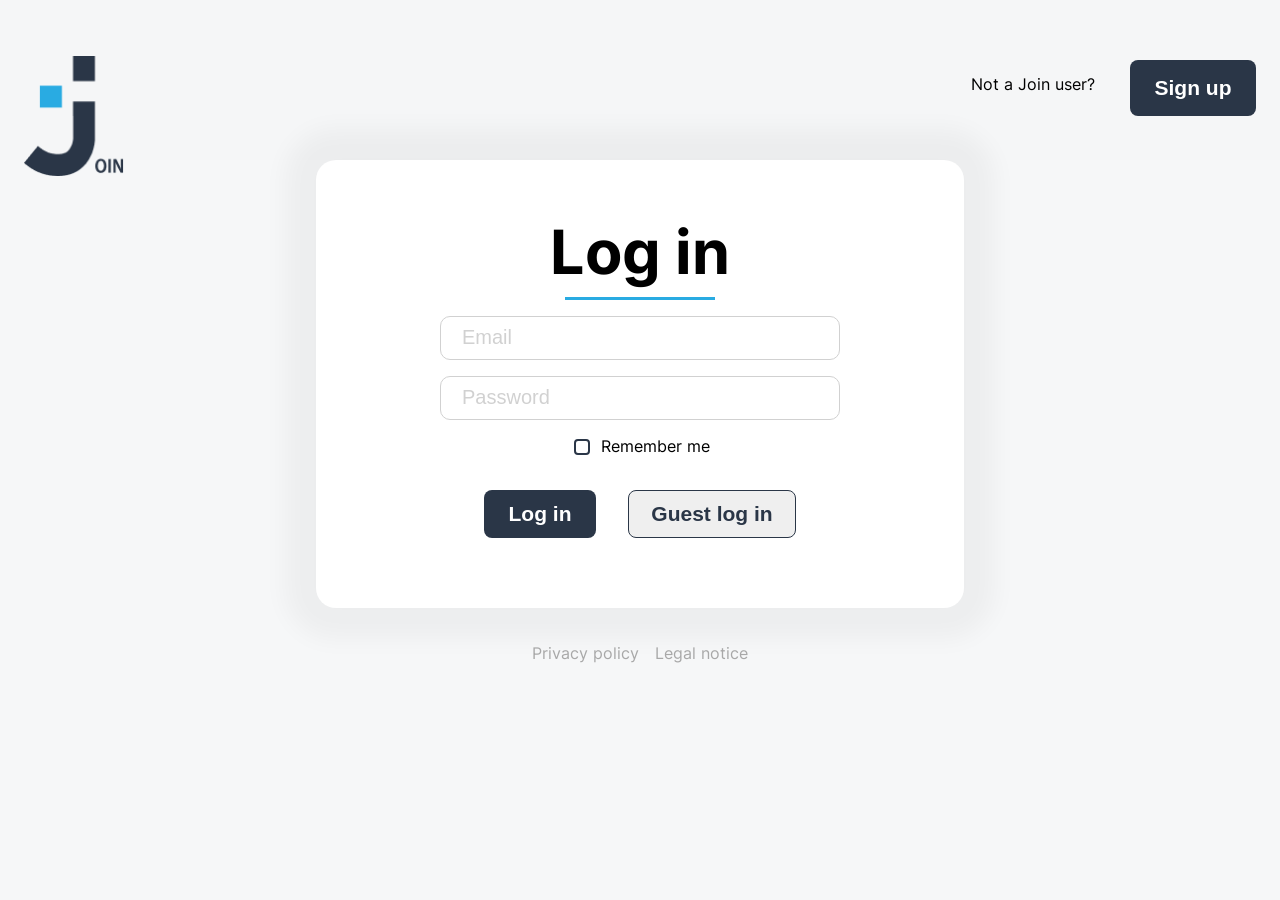
==== commit 46c5c3b3: "JS file fixes, no file is above 400 lines of code" ====
--- a/index.html
+++ b/index.html
@@ -59,6 +59,7 @@
     </main>
 </body>
 <script src="./JS/storage.js"></script>
+<script src="./JS/storageHelp.js"></script>
 <script src="./JS/login.js"></script>
 
 </html>
--- a/CSS/style.css
+++ b/CSS/style.css
@@ -73,8 +73,8 @@
 }
 
 .background {
-    position: fixed;
-    top: 24px;
+    position: absolute;
+    top: 160px;
     right: 0;
     bottom: 0;
     left: 0;
@@ -82,7 +82,6 @@
     display: flex;
     gap: 35px;
     flex-direction: column;
-    justify-content: center;
     align-items: center;
 }
 
@@ -124,7 +123,7 @@
 .main-container-signup {
     background-color: white;
     width: 600px;
-    height: 632px;
+    min-height: 560px;
     display: flex;
     flex-direction: column;
     align-items: center;
